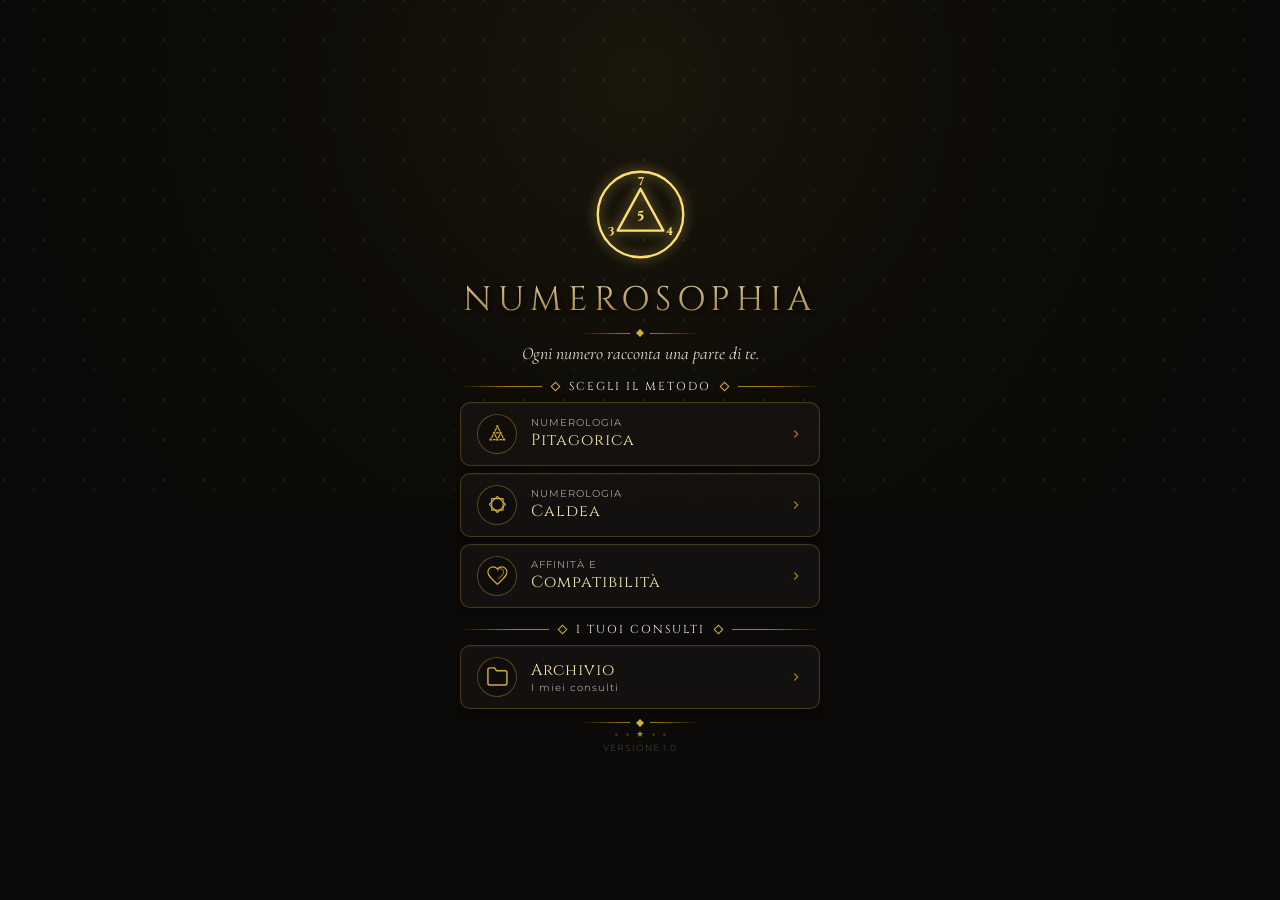
==== index.html @ 4f7533fd "Add files via upload" ====
<!DOCTYPE html>
<html lang="it">
<head>
    <meta charset="UTF-8">
    <meta name="viewport" content="width=device-width, initial-scale=1.0">
    <title>Numerosophia</title>
    <link rel="preconnect" href="https://fonts.googleapis.com">
    <link rel="preconnect" href="https://fonts.gstatic.com" crossorigin>
    <link href="https://fonts.googleapis.com/css2?family=Cinzel:wght=500;700&family=Cormorant+Garamond:ital,wght=0,400;0,600;1,400&family=Montserrat:wght=300;400;500&display=swap" rel="stylesheet">
    
    <style>
        :root {
            --bg-color: #0b0a08;
            --gold-primary: #d4af37;
            --gold-light: #f3e5ab;
            --gold-dark: #aa7c11;
            --card-bg: rgba(25, 23, 20, 0.6);
            --card-border: rgba(212, 175, 55, 0.25);
            --text-muted: #a39e93;
        }

        * {
            box-sizing: border-box;
            margin: 0;
            padding: 0;
        }

        body {
            background-color: var(--bg-color);
            color: #ffffff;
            font-family: 'Montserrat', sans-serif;
            min-height: 100vh;
            display: flex;
            justify-content: center;
            align-items: center; 
            padding: 12px 16px;
            overflow: hidden; 
            position: relative;
        }

        body::before {
            content: '';
            position: absolute;
            top: -100px;
            left: 50%;
            transform: translateX(-50%);
            width: 140vw;
            height: 600px;
            background: 
                radial-gradient(circle at 50% 30%, rgba(212, 175, 55, 0.1) 0%, rgba(170, 124, 17, 0.03) 35%, transparent 70%),
                radial-gradient(rgba(255, 255, 255, 0.12) 1px, transparent 1px) 0 0 / 40px 40px,
                radial-gradient(rgba(255, 255, 255, 0.08) 1.5px, transparent 1.5px) 20px 20px / 60px 60px;
            opacity: 0.75;
            pointer-events: none;
            z-index: 1;
        }

        .container {
            width: 100%;
            max-width: 360px;
            text-align: center;
            position: relative;
            z-index: 2;
        }

        .header-logo {
            margin-bottom: 12px;
            display: flex;
            flex-direction: column;
            align-items: center;
            position: relative;
            padding-top: 20px; /* Spazio per bilanciare l'assenza della figura superiore */
        }

       h1 {
            font-family: 'Cinzel', serif;
            font-weight: 400;
            font-size: 34px;
            letter-spacing: 6px;
            background: linear-gradient(to bottom, #ebd197 0%, #bca060 50%, #997d3f 100%);
            -webkit-background-clip: text;
            -webkit-text-fill-color: transparent;
            filter: drop-shadow(2px 3px 2px rgba(0, 0, 0, 0.9));
            margin-bottom: 4px;
            text-align: center;
            width: 100%;
        }

        /* Adattamento specifico per smartphone molto stretti */
        @media (max-width: 380px) {
            h1 {
                font-size: 25px;       /* Riduce la dimensione per farlo stare a schermo */
                letter-spacing: 3px;   /* Avvicina leggermente le lettere quanto basta */
            }
        }

        .gold-divider {
            display: flex;
            align-items: center;
            justify-content: center;
            margin: 6px 0;
            width: 100%;
        }

        .gold-divider::before, .gold-divider::after {
            content: '';
            flex: 1;
            height: 1px;
            background: linear-gradient(to var(--direction, right), transparent, var(--gold-dark));
            max-width: 50px;
        }
        .gold-divider::before { --direction: right; }
        .gold-divider::after { --direction: left; }

        .gold-divider svg {
            width: 8px;
            height: 8px;
            fill: var(--gold-primary);
            margin: 0 6px;
        }

        .subtitle {
            font-family: 'Cormorant Garamond', serif;
            font-style: italic;
            font-size: clamp(0.95rem, 4vw, 1.1rem);
            color: #e0dbd1;
            line-height: 1.2;
            max-width: 90%;
            margin: 0 auto;
        }

        .section-title {
            font-family: 'Cinzel', serif;
            font-size: 0.72rem;
            letter-spacing: 2px;
            color: #f5f1e9;
            margin: 14px 0 8px 0;
            display: flex;
            align-items: center;
            justify-content: center;
            text-transform: uppercase;
            width: 100%;
        }

        .section-title::before, .section-title::after {
            content: '';
            flex: 1;
            height: 1px;
            align-self: center;
        }

        .section-title::before {
            background: linear-gradient(to left, var(--gold-dark) 40%, transparent 100%);
            margin-right: 10px;
        }

        .section-title::after {
            background: linear-gradient(to right, var(--gold-dark) 40%, transparent 100%);
            margin-left: 10px;
        }

        .section-title span {
            display: flex;
            align-items: center;
            gap: 10px;
        }

        .section-title span::before, .section-title span::after {
            content: '';
            width: 5px;
            height: 5px;
            border: 1px solid var(--gold-primary);
            transform: rotate(45deg);
            display: inline-block;
            flex-shrink: 0;
        }

        .menu-button {
            display: flex;
            align-items: center;
            width: 100%;
            background: var(--card-bg);
            border: 1px solid var(--card-border);
            border-radius: 10px;
            padding: clamp(9px, 2.5vw, 11px) clamp(12px, 3.5vw, 16px);
            margin-bottom: 7px;
            cursor: pointer;
            text-decoration: none;
            color: #ffffff;
            transition: all 0.3s ease;
            box-shadow: inset 0 1px 2px rgba(255,255,255,0.05), 0 3px 8px rgba(0,0,0,0.4);
            backdrop-filter: blur(4px);
            -webkit-backdrop-filter: blur(4px);
            text-align: left;
        }

        .menu-button:hover {
            border-color: var(--gold-primary);
            box-shadow: 0 0 10px rgba(212, 175, 55, 0.12);
            transform: translateY(-1px);
        }

        .icon-container {
            width: clamp(36px, 9vw, 40px);
            height: clamp(36px, 9vw, 40px);
            border-radius: 50%;
            border: 1px solid rgba(212, 175, 55, 0.35);
            display: flex;
            align-items: center;
            justify-content: center;
            margin-right: clamp(10px, 3.5vw, 14px);
            background: rgba(0,0,0,0.2);
            flex-shrink: 0;
        }

        .icon-container svg {
            width: 60%;
            height: 60%;
            fill: none;
            stroke: var(--gold-primary);
            stroke-width: 1.2;
            stroke-linecap: round;
            stroke-linejoin: round;
        }

        .button-text {
            flex-grow: 1;
            display: flex;
            flex-direction: column;
            min-width: 0;
        }

        .button-category {
            font-size: 0.6rem;
            text-transform: uppercase;
            letter-spacing: 1px;
            color: var(--text-muted);
            margin-bottom: 1px;
            white-space: nowrap;
            overflow: hidden;
            text-overflow: ellipsis;
        }

        .button-main-title {
            font-family: 'Cinzel', serif;
            font-size: clamp(0.9rem, 3.8vw, 1rem);
            letter-spacing: 1px;
            color: var(--gold-light);
            white-space: nowrap;
            overflow: hidden;
            text-overflow: ellipsis;
        }

        .arrow-right {
            width: 14px;
            height: 14px;
            fill: none;
            stroke: var(--gold-dark);
            stroke-width: 2;
            flex-shrink: 0;
            transition: transform 0.3s ease;
        }

        .menu-button:hover .arrow-right {
            stroke: var(--gold-primary);
            transform: translateX(2px);
        }

        footer {
            margin-top: 10px;
            display: flex;
            flex-direction: column;
            align-items: center;
            gap: 4px;
        }

        .footer-dots {
            display: flex;
            gap: 8px;
            align-items: center;
        }

        .footer-dots span {
            width: 3px;
            height: 3px;
            background-color: var(--gold-dark);
            border-radius: 50%;
            opacity: 0.3;
        }

        .footer-dots span.center-star {
            width: 7px;
            height: 7px;
            background: var(--gold-primary);
            clip-path: polygon(50% 0%, 61% 35%, 98% 35%, 68% 57%, 79% 91%, 50% 70%, 21% 91%, 32% 57%, 2% 35%, 39% 35%);
            opacity: 0.8;
        }

        .version {
            font-size: 0.55rem;
            letter-spacing: 1px;
            color: rgba(255,255,255,0.2);
            text-transform: uppercase;
        }
    </style>
</head>
<body>

    <div class="container">
        
       <div class="header-logo">
        <!-- La zona superiore è stata completamente ripulita e liberata da ogni figura -->

        <!-- Cerchio Dorato Luminoso con Effetto Bagliore -->
        <svg viewBox="0 0 100 100" class="main-sacred-symbol" style="width: 95px; height: 95px; display: block; margin: 0 auto 15px auto; filter: drop-shadow(0px 0px 6px rgba(255, 223, 112, 0.7));">
            <!-- Il Cerchio Dorato Esterno -->
            <circle cx="50" cy="50" r="45" fill="none" stroke="#ffdf70" stroke-width="2.5" />
            
            <!-- Il Triangolo Dorato Interno -->
            <polygon points="50,23 26,67 74,67" fill="none" stroke="#ffdf70" stroke-width="2.5" stroke-linejoin="round" />
            
            <!-- I Numeri Bilanciati a Metà Spazio -->
            <!-- 7 (Perfetto, mantenuto) -->
            <text x="50" y="19" fill="#ffdf70" font-family="'Cinzel', serif" font-size="12" font-weight="bold" text-anchor="middle">7</text>
            
            <!-- 3 accentrato (x riportato a 19, y alzato leggermente a 72) -->
            <text x="19" y="72" fill="#ffdf70" font-family="'Cinzel', serif" font-size="12" font-weight="bold" text-anchor="middle">3</text>
            
            <!-- 4 accentrato (x riportato a 81, y alzato leggermente a 72) -->
            <text x="81" y="72" fill="#ffdf70" font-family="'Cinzel', serif" font-size="12" font-weight="bold" text-anchor="middle">4</text>
            
            <!-- 5 (Perfetto al centro) -->
            <text x="50" y="56" fill="#ffdf70" font-family="'Cinzel', serif" font-size="14" font-weight="bold" text-anchor="middle">5</text>
        </svg>

        <h1 style="
    font-family: 'Cinzel', serif; 
    font-weight: 400;
    letter-spacing: 6px; 
    margin: 0;
    background: linear-gradient(to bottom, #ebd197 0%, #bca060 50%, #997d3f 100%);
    -webkit-background-clip: text;
    -webkit-text-fill-color: transparent;
    filter: drop-shadow(2px 3px 2px rgba(0, 0, 0, 0.9));
">NUMEROSOPHIA</h1>
            
            <div class="gold-divider">
                <svg viewBox="0 0 10 10"><polygon points="5,0 10,5 5,10 0,5"/></svg>
            </div>
            
            <p class="subtitle">Ogni numero racconta una parte di te.</p>
        </div>

        <div class="section-title">
            <span>Scegli il metodo</span>
        </div>

        <a href="pitagora.html" class="menu-button">
            <div class="icon-container">
                <svg viewBox="0 0 24 24">
                    <polygon points="12,4.5 5,18.5 19,18.5" />
                    <line x1="8.5" y1="11.5" x2="15.5" y2="11.5" />
                    <line x1="8.5" y1="11.5" x2="12" y2="18.5" />
                    <line x1="15.5" y1="11.5" x2="12" y2="18.5" />
                    <circle cx="12" cy="4.5" r="1.6" fill="var(--gold-primary)" stroke="#0b0a08" stroke-width="0.6"/>
                    <circle cx="8.5" cy="11.5" r="1.6" fill="var(--gold-primary)" stroke="#0b0a08" stroke-width="0.6"/>
                    <circle cx="15.5" cy="11.5" r="1.6" fill="var(--gold-primary)" stroke="#0b0a08" stroke-width="0.6"/>
                    <circle cx="5" cy="18.5" r="1.6" fill="var(--gold-primary)" stroke="#0b0a08" stroke-width="0.6"/>
                    <circle cx="12" cy="18.5" r="1.6" fill="var(--gold-primary)" stroke="#0b0a08" stroke-width="0.6"/>
                    <circle cx="19" cy="18.5" r="1.6" fill="var(--gold-primary)" stroke="#0b0a08" stroke-width="0.6"/>
                </svg>
            </div>
            <div class="button-text">
                <span class="button-category">Numerologia</span>
                <span class="button-main-title">Pitagorica</span>
            </div>
            <svg class="arrow-right" viewBox="0 0 24 24"><polyline points="9 18 15 12 9 6"/></svg>
        </a>

        <a href="caldea.html" class="menu-button">
            <div class="icon-container">
                <svg viewBox="0 0 24 24">
                    <path d="M 12.00,3.50 L 20.50,12.00 L 12.00,20.50 L 3.50,12.00 Z" />
                    <path d="M 18.01,5.99 L 18.01,18.01 L 5.99,18.01 L 5.99,5.99 Z" />
                </svg>
            </div>
            <div class="button-text">
                <span class="button-category">Numerologia</span>
                <span class="button-main-title">Caldea</span>
            </div>
            <svg class="arrow-right" viewBox="0 0 24 24"><polyline points="9 18 15 12 9 6"/></svg>
        </a>

        <a href="compatibilita.html" class="menu-button">
            <div class="icon-container">
                <svg viewBox="0 0 24 24" style="fill: none; stroke: var(--gold-primary); stroke-width: 1.2;">
                    <path d="M12 21.35l-1.45-1.32C5.4 15.36 2 12.28 2 8.5 2 5.42 4.42 3 7.5 3c1.74 0 3.41.81 4.5 2.09C13.09 3.81 14.76 3 16.5 3 19.58 3 22 5.42 22 8.5c0 3.78-3.4 6.86-8.55 11.54L12 21.35z"/>
                    <path d="M12 7c.5-1 1.5-2 3-2 2 0 3.5 1.5 3.5 3.5 0 2-2 4-5.5 7" opacity="0.6" stroke-dasharray="1 1"/>
                </svg>
            </div>
            <div class="button-text">
                <span class="button-category">Affinità e</span>
                <span class="button-main-title">Compatibilità</span>
            </div>
            <svg class="arrow-right" viewBox="0 0 24 24"><polyline points="9 18 15 12 9 6"/></svg>
        </a>

        <div class="section-title">
            <span>I tuoi consulti</span>
        </div>

        <a href="archivio.html" class="menu-button">
            <div class="icon-container">
                <svg viewBox="0 0 24 24" style="fill: none; stroke: var(--gold-primary);">
                    <path d="M22 19a2 2 0 0 1-2 2H4a2 2 0 0 1-2-2V5a2 2 0 0 1 2-2h5l2 3h9a2 2 0 0 1 2 2z" stroke-width="1.5"/>
                </svg>
            </div>
            <div class="button-text">
                <span class="button-main-title">Archivio</span>
                <span class="button-category" style="text-transform: none; font-size: 0.65rem;">I miei consulti</span>
            </div>
            <svg class="arrow-right" viewBox="0 0 24 24"><polyline points="9 18 15 12 9 6"/></svg>
        </a>

        <footer>
            <div class="gold-divider" style="margin: 0;">
                <svg viewBox="0 0 10 10"><polygon points="5,0 10,5 5,10 0,5"/></svg>
            </div>
            <div class="footer-dots">
                <span></span>
                <span></span>
                <span class="center-star"></span>
                <span></span>
                <span></span>
            </div>
            <div class="version">Versione 1.0</div>
        </footer>

    </div>

</body>
</html>
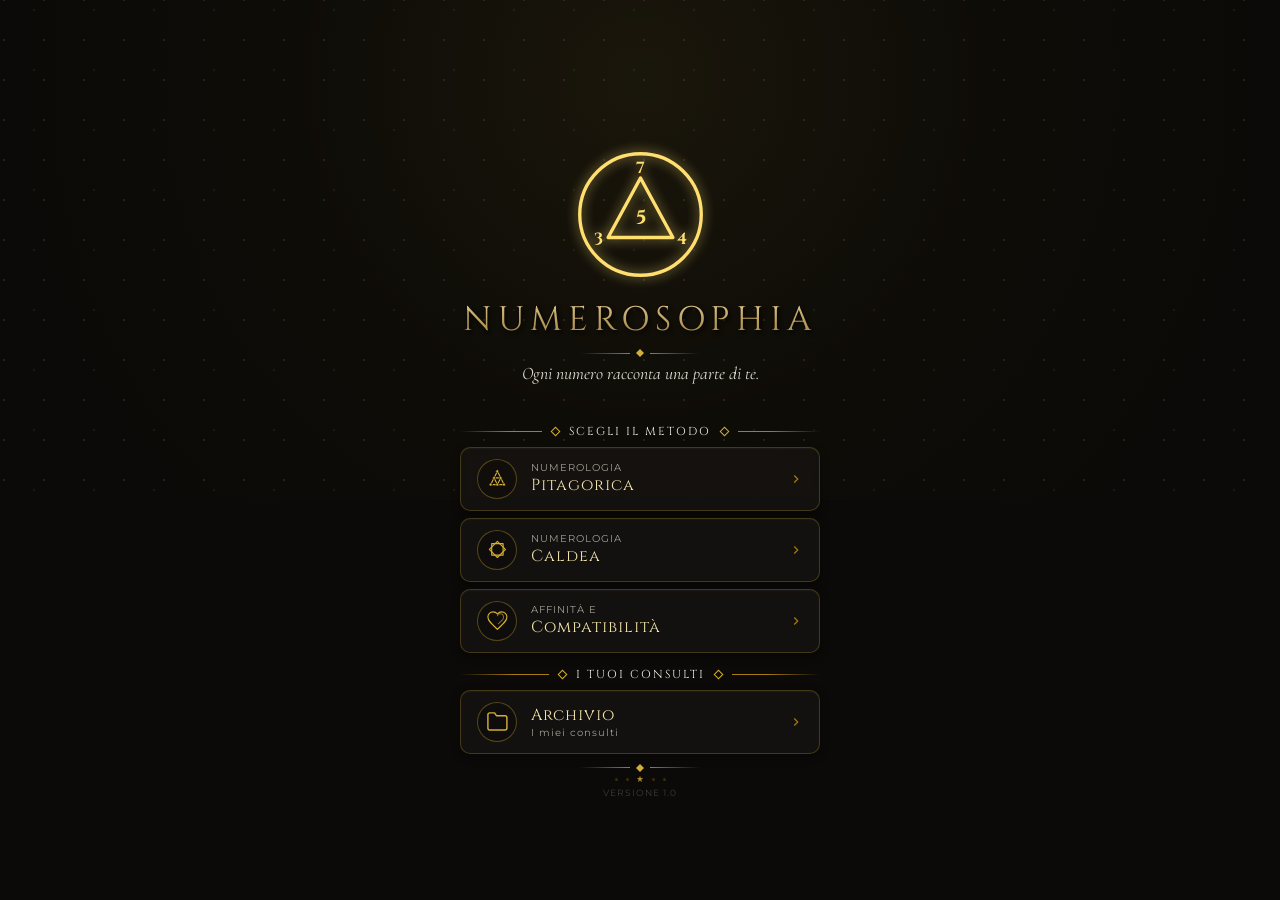
==== commit 6ab99d8a: "Add files via upload" ====
--- a/index.html
+++ b/index.html
@@ -302,6 +302,18 @@
             color: rgba(255,255,255,0.2);
             text-transform: uppercase;
         }
+.header-logo {
+    padding-top: 45px;
+    padding-bottom: 25px;
+}
+
+.main-sacred-symbol {
+    /* Mette in risalto il simbolo modificando solo le proporzioni */
+    width: 135px !important;
+    height: 135px !important;
+}
+
+
     </style>
 </head>
 <body>
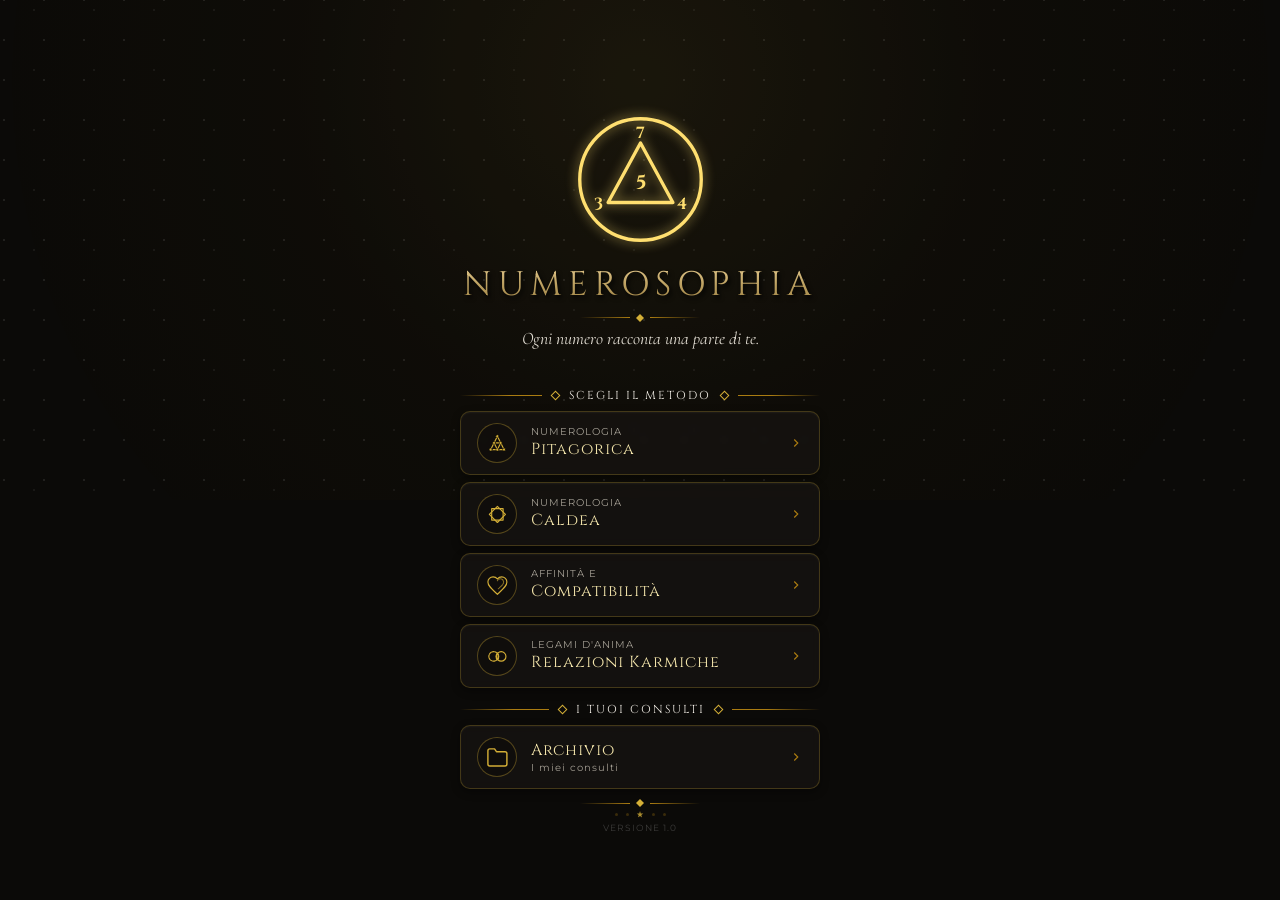
==== commit 7a07b019: "Add files via upload" ====
--- a/index.html
+++ b/index.html
@@ -2,8 +2,10 @@
 <html lang="it">
 <head>
     <meta charset="UTF-8">
-    <meta name="viewport" content="width=device-width, initial-scale=1.0">
+    <meta name="viewport" content="width=device-width, initial-scale=1.0, maximum-scale=1.0, user-scalable=no">
     <title>Numerosophia</title>
+
+    <link rel="manifest" href="manifest.json">
     <link rel="preconnect" href="https://fonts.googleapis.com">
     <link rel="preconnect" href="https://fonts.gstatic.com" crossorigin>
     <link href="https://fonts.googleapis.com/css2?family=Cinzel:wght=500;700&family=Cormorant+Garamond:ital,wght=0,400;0,600;1,400&family=Montserrat:wght=300;400;500&display=swap" rel="stylesheet">
@@ -34,7 +36,7 @@
             justify-content: center;
             align-items: center; 
             padding: 12px 16px;
-            overflow: hidden; 
+            overflow-x: hidden; 
             position: relative;
         }
 
@@ -69,10 +71,16 @@
             flex-direction: column;
             align-items: center;
             position: relative;
-            padding-top: 20px; /* Spazio per bilanciare l'assenza della figura superiore */
-        }
-
-       h1 {
+            padding-top: 45px;
+            padding-bottom: 25px;
+        }
+
+        .main-sacred-symbol {
+            width: 135px !important;
+            height: 135px !important;
+        }
+
+        h1 {
             font-family: 'Cinzel', serif;
             font-weight: 400;
             font-size: 34px;
@@ -81,16 +89,15 @@
             -webkit-background-clip: text;
             -webkit-text-fill-color: transparent;
             filter: drop-shadow(2px 3px 2px rgba(0, 0, 0, 0.9));
-            margin-bottom: 4px;
+            margin: 0;
             text-align: center;
             width: 100%;
         }
 
-        /* Adattamento specifico per smartphone molto stretti */
         @media (max-width: 380px) {
             h1 {
-                font-size: 25px;       /* Riduce la dimensione per farlo stare a schermo */
-                letter-spacing: 3px;   /* Avvicina leggermente le lettere quanto basta */
+                font-size: 25px;
+                letter-spacing: 3px;
             }
         }
 
@@ -302,59 +309,33 @@
             color: rgba(255,255,255,0.2);
             text-transform: uppercase;
         }
-.header-logo {
-    padding-top: 45px;
-    padding-bottom: 25px;
-}
-
-.main-sacred-symbol {
-    /* Mette in risalto il simbolo modificando solo le proporzioni */
-    width: 135px !important;
-    height: 135px !important;
-}
-
-
     </style>
+    <script>
+        if ('serviceWorker' in navigator) {
+            window.addEventListener('load', () => {
+                navigator.serviceWorker.register('./sw.js')
+                    .then(reg => console.log('Service Worker registrato con successo!', reg))
+                    .catch(err => console.error('Errore nella registrazione del Service Worker:', err));
+            });
+        }
+    </script>
 </head>
 <body>
 
     <div class="container">
         
-       <div class="header-logo">
-        <!-- La zona superiore è stata completamente ripulita e liberata da ogni figura -->
-
-        <!-- Cerchio Dorato Luminoso con Effetto Bagliore -->
-        <svg viewBox="0 0 100 100" class="main-sacred-symbol" style="width: 95px; height: 95px; display: block; margin: 0 auto 15px auto; filter: drop-shadow(0px 0px 6px rgba(255, 223, 112, 0.7));">
-            <!-- Il Cerchio Dorato Esterno -->
-            <circle cx="50" cy="50" r="45" fill="none" stroke="#ffdf70" stroke-width="2.5" />
-            
-            <!-- Il Triangolo Dorato Interno -->
-            <polygon points="50,23 26,67 74,67" fill="none" stroke="#ffdf70" stroke-width="2.5" stroke-linejoin="round" />
-            
-            <!-- I Numeri Bilanciati a Metà Spazio -->
-            <!-- 7 (Perfetto, mantenuto) -->
-            <text x="50" y="19" fill="#ffdf70" font-family="'Cinzel', serif" font-size="12" font-weight="bold" text-anchor="middle">7</text>
-            
-            <!-- 3 accentrato (x riportato a 19, y alzato leggermente a 72) -->
-            <text x="19" y="72" fill="#ffdf70" font-family="'Cinzel', serif" font-size="12" font-weight="bold" text-anchor="middle">3</text>
-            
-            <!-- 4 accentrato (x riportato a 81, y alzato leggermente a 72) -->
-            <text x="81" y="72" fill="#ffdf70" font-family="'Cinzel', serif" font-size="12" font-weight="bold" text-anchor="middle">4</text>
-            
-            <!-- 5 (Perfetto al centro) -->
-            <text x="50" y="56" fill="#ffdf70" font-family="'Cinzel', serif" font-size="14" font-weight="bold" text-anchor="middle">5</text>
-        </svg>
-
-        <h1 style="
-    font-family: 'Cinzel', serif; 
-    font-weight: 400;
-    letter-spacing: 6px; 
-    margin: 0;
-    background: linear-gradient(to bottom, #ebd197 0%, #bca060 50%, #997d3f 100%);
-    -webkit-background-clip: text;
-    -webkit-text-fill-color: transparent;
-    filter: drop-shadow(2px 3px 2px rgba(0, 0, 0, 0.9));
-">NUMEROSOPHIA</h1>
+        <div class="header-logo">
+            <!-- Cerchio Dorato Luminoso con Effetto Bagliore -->
+            <svg viewBox="0 0 100 100" class="main-sacred-symbol" style="display: block; margin: 0 auto 15px auto; filter: drop-shadow(0px 0px 6px rgba(255, 223, 112, 0.7));">
+                <circle cx="50" cy="50" r="45" fill="none" stroke="#ffdf70" stroke-width="2.5" />
+                <polygon points="50,23 26,67 74,67" fill="none" stroke="#ffdf70" stroke-width="2.5" stroke-linejoin="round" />
+                <text x="50" y="19" fill="#ffdf70" font-family="'Cinzel', serif" font-size="12" font-weight="bold" text-anchor="middle">7</text>
+                <text x="19" y="72" fill="#ffdf70" font-family="'Cinzel', serif" font-size="12" font-weight="bold" text-anchor="middle">3</text>
+                <text x="81" y="72" fill="#ffdf70" font-family="'Cinzel', serif" font-size="12" font-weight="bold" text-anchor="middle">4</text>
+                <text x="50" y="56" fill="#ffdf70" font-family="'Cinzel', serif" font-size="14" font-weight="bold" text-anchor="middle">5</text>
+            </svg>
+
+            <h1>NUMEROSOPHIA</h1>
             
             <div class="gold-divider">
                 <svg viewBox="0 0 10 10"><polygon points="5,0 10,5 5,10 0,5"/></svg>
@@ -367,6 +348,7 @@
             <span>Scegli il metodo</span>
         </div>
 
+        <!-- Pitagorica -->
         <a href="pitagora.html" class="menu-button">
             <div class="icon-container">
                 <svg viewBox="0 0 24 24">
@@ -389,6 +371,7 @@
             <svg class="arrow-right" viewBox="0 0 24 24"><polyline points="9 18 15 12 9 6"/></svg>
         </a>
 
+        <!-- Caldea -->
         <a href="caldea.html" class="menu-button">
             <div class="icon-container">
                 <svg viewBox="0 0 24 24">
@@ -403,6 +386,7 @@
             <svg class="arrow-right" viewBox="0 0 24 24"><polyline points="9 18 15 12 9 6"/></svg>
         </a>
 
+        <!-- Compatibilità -->
         <a href="compatibilita.html" class="menu-button">
             <div class="icon-container">
                 <svg viewBox="0 0 24 24" style="fill: none; stroke: var(--gold-primary); stroke-width: 1.2;">
@@ -417,10 +401,27 @@
             <svg class="arrow-right" viewBox="0 0 24 24"><polyline points="9 18 15 12 9 6"/></svg>
         </a>
 
+        <!-- NUOVO: Relazioni Karmiche -->
+        <a href="relazioni-karmiche.html" class="menu-button">
+            <div class="icon-container">
+                <svg viewBox="0 0 24 24" style="fill: none; stroke: var(--gold-primary); stroke-width: 1.2;">
+                    <circle cx="8" cy="12" r="5" stroke-dasharray="2 1" />
+                    <circle cx="16" cy="12" r="5" />
+                    <path d="M 12 8.5 A 5 5 0 0 1 12 15.5 A 5 5 0 0 1 12 8.5" fill="rgba(212, 175, 55, 0.25)" stroke="var(--gold-primary)" stroke-width="1.2" />
+                </svg>
+            </div>
+            <div class="button-text">
+                <span class="button-category">Legami d'Anima</span>
+                <span class="button-main-title">Relazioni Karmiche</span>
+            </div>
+            <svg class="arrow-right" viewBox="0 0 24 24"><polyline points="9 18 15 12 9 6"/></svg>
+        </a>
+
         <div class="section-title">
             <span>I tuoi consulti</span>
         </div>
 
+        <!-- Archivio -->
         <a href="archivio.html" class="menu-button">
             <div class="icon-container">
                 <svg viewBox="0 0 24 24" style="fill: none; stroke: var(--gold-primary);">
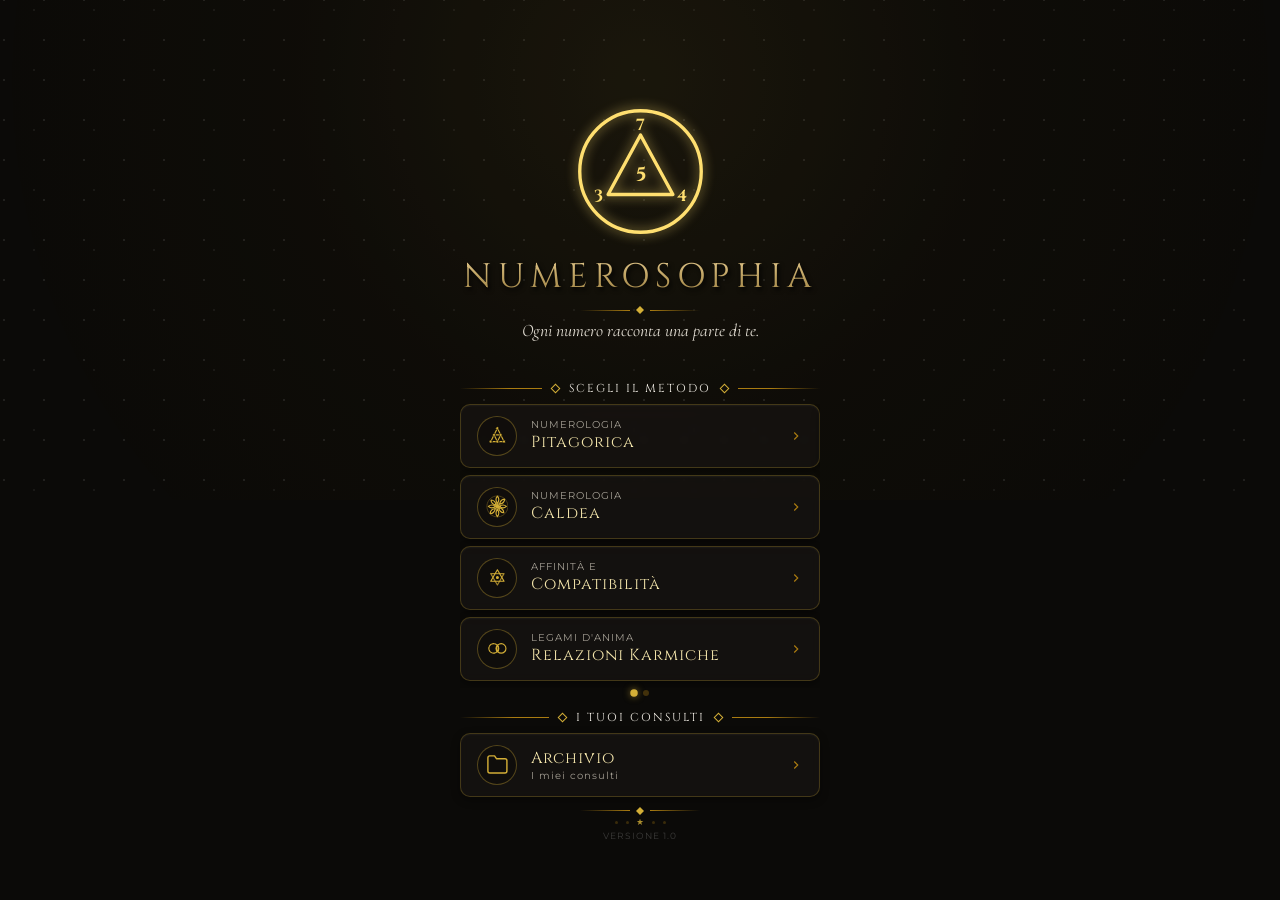
==== commit 475ecd55: "Add files via upload" ====
--- a/index.html
+++ b/index.html
@@ -199,6 +199,7 @@
             backdrop-filter: blur(4px);
             -webkit-backdrop-filter: blur(4px);
             text-align: left;
+            user-select: none;
         }
 
         .menu-button:hover {
@@ -271,6 +272,63 @@
         .menu-button:hover .arrow-right {
             stroke: var(--gold-primary);
             transform: translateX(2px);
+        }
+
+        /* --- STILI SWIPER --- */
+        .slider-container {
+            width: 100%;
+            overflow-x: auto;
+            scroll-snap-type: x mandatory;
+            scroll-behavior: smooth;
+            -webkit-overflow-scrolling: touch;
+            scrollbar-width: none; /* Firefox */
+            -ms-overflow-style: none; /* IE/Edge */
+            cursor: grab;
+        }
+
+        .slider-container:active {
+            cursor: grabbing;
+        }
+
+        .slider-container::-webkit-scrollbar {
+            display: none; /* Chrome, Safari, Opera */
+        }
+
+        .slider-track {
+            display: flex;
+            width: 100%;
+        }
+
+        .slide {
+            min-width: 100%;
+            flex-shrink: 0;
+            scroll-snap-align: start;
+            box-sizing: border-box;
+        }
+
+        /* Indicatore a pallini dello swipe */
+        .swipe-indicators {
+            display: flex;
+            justify-content: center;
+            align-items: center;
+            gap: 6px;
+            margin: 2px 0 6px 0;
+        }
+
+        .swipe-dot {
+            width: 6px;
+            height: 6px;
+            border-radius: 50%;
+            background-color: var(--gold-dark);
+            opacity: 0.35;
+            transition: all 0.3s ease;
+        }
+
+        .swipe-dot.active {
+            background-color: var(--gold-primary);
+            opacity: 1;
+            transform: scale(1.25);
+            box-shadow: 0 0 6px rgba(212, 175, 55, 0.6);
         }
 
         footer {
@@ -348,74 +406,153 @@
             <span>Scegli il metodo</span>
         </div>
 
-        <!-- Pitagorica -->
-        <a href="pitagora.html" class="menu-button">
-            <div class="icon-container">
-                <svg viewBox="0 0 24 24">
-                    <polygon points="12,4.5 5,18.5 19,18.5" />
-                    <line x1="8.5" y1="11.5" x2="15.5" y2="11.5" />
-                    <line x1="8.5" y1="11.5" x2="12" y2="18.5" />
-                    <line x1="15.5" y1="11.5" x2="12" y2="18.5" />
-                    <circle cx="12" cy="4.5" r="1.6" fill="var(--gold-primary)" stroke="#0b0a08" stroke-width="0.6"/>
-                    <circle cx="8.5" cy="11.5" r="1.6" fill="var(--gold-primary)" stroke="#0b0a08" stroke-width="0.6"/>
-                    <circle cx="15.5" cy="11.5" r="1.6" fill="var(--gold-primary)" stroke="#0b0a08" stroke-width="0.6"/>
-                    <circle cx="5" cy="18.5" r="1.6" fill="var(--gold-primary)" stroke="#0b0a08" stroke-width="0.6"/>
-                    <circle cx="12" cy="18.5" r="1.6" fill="var(--gold-primary)" stroke="#0b0a08" stroke-width="0.6"/>
-                    <circle cx="19" cy="18.5" r="1.6" fill="var(--gold-primary)" stroke="#0b0a08" stroke-width="0.6"/>
-                </svg>
-            </div>
-            <div class="button-text">
-                <span class="button-category">Numerologia</span>
-                <span class="button-main-title">Pitagorica</span>
-            </div>
-            <svg class="arrow-right" viewBox="0 0 24 24"><polyline points="9 18 15 12 9 6"/></svg>
-        </a>
-
-        <!-- Caldea -->
-        <a href="caldea.html" class="menu-button">
-            <div class="icon-container">
-                <svg viewBox="0 0 24 24">
-                    <path d="M 12.00,3.50 L 20.50,12.00 L 12.00,20.50 L 3.50,12.00 Z" />
-                    <path d="M 18.01,5.99 L 18.01,18.01 L 5.99,18.01 L 5.99,5.99 Z" />
-                </svg>
-            </div>
-            <div class="button-text">
-                <span class="button-category">Numerologia</span>
-                <span class="button-main-title">Caldea</span>
-            </div>
-            <svg class="arrow-right" viewBox="0 0 24 24"><polyline points="9 18 15 12 9 6"/></svg>
-        </a>
-
-        <!-- Compatibilità -->
-        <a href="compatibilita.html" class="menu-button">
-            <div class="icon-container">
-                <svg viewBox="0 0 24 24" style="fill: none; stroke: var(--gold-primary); stroke-width: 1.2;">
-                    <path d="M12 21.35l-1.45-1.32C5.4 15.36 2 12.28 2 8.5 2 5.42 4.42 3 7.5 3c1.74 0 3.41.81 4.5 2.09C13.09 3.81 14.76 3 16.5 3 19.58 3 22 5.42 22 8.5c0 3.78-3.4 6.86-8.55 11.54L12 21.35z"/>
-                    <path d="M12 7c.5-1 1.5-2 3-2 2 0 3.5 1.5 3.5 3.5 0 2-2 4-5.5 7" opacity="0.6" stroke-dasharray="1 1"/>
-                </svg>
-            </div>
-            <div class="button-text">
-                <span class="button-category">Affinità e</span>
-                <span class="button-main-title">Compatibilità</span>
-            </div>
-            <svg class="arrow-right" viewBox="0 0 24 24"><polyline points="9 18 15 12 9 6"/></svg>
-        </a>
-
-        <!-- NUOVO: Relazioni Karmiche -->
-        <a href="relazioni-karmiche.html" class="menu-button">
-            <div class="icon-container">
-                <svg viewBox="0 0 24 24" style="fill: none; stroke: var(--gold-primary); stroke-width: 1.2;">
-                    <circle cx="8" cy="12" r="5" stroke-dasharray="2 1" />
-                    <circle cx="16" cy="12" r="5" />
-                    <path d="M 12 8.5 A 5 5 0 0 1 12 15.5 A 5 5 0 0 1 12 8.5" fill="rgba(212, 175, 55, 0.25)" stroke="var(--gold-primary)" stroke-width="1.2" />
-                </svg>
-            </div>
-            <div class="button-text">
-                <span class="button-category">Legami d'Anima</span>
-                <span class="button-main-title">Relazioni Karmiche</span>
-            </div>
-            <svg class="arrow-right" viewBox="0 0 24 24"><polyline points="9 18 15 12 9 6"/></svg>
-        </a>
+       <!-- BLOCCO SLIDER PER SWIPE TASTI -->
+<div class="slider-container" id="methodsSlider">
+    <div class="slider-track">
+        
+        <!-- PAGINA 1: I PRIMI 4 TASTI -->
+        <div class="slide">
+            <!-- Pitagorica -->
+            <a href="pitagora.html" class="menu-button">
+                <div class="icon-container">
+                    <svg viewBox="0 0 24 24">
+                        <polygon points="12,4.5 5,18.5 19,18.5" />
+                        <line x1="8.5" y1="11.5" x2="15.5" y2="11.5" />
+                        <line x1="8.5" y1="11.5" x2="12" y2="18.5" />
+                        <line x1="15.5" y1="11.5" x2="12" y2="18.5" />
+                        <circle cx="12" cy="4.5" r="1.6" fill="var(--gold-primary)" stroke="#0b0a08" stroke-width="0.6"/>
+                        <circle cx="8.5" cy="11.5" r="1.6" fill="var(--gold-primary)" stroke="#0b0a08" stroke-width="0.6"/>
+                        <circle cx="15.5" cy="11.5" r="1.6" fill="var(--gold-primary)" stroke="#0b0a08" stroke-width="0.6"/>
+                        <circle cx="5" cy="18.5" r="1.6" fill="var(--gold-primary)" stroke="#0b0a08" stroke-width="0.6"/>
+                        <circle cx="12" cy="18.5" r="1.6" fill="var(--gold-primary)" stroke="#0b0a08" stroke-width="0.6"/>
+                        <circle cx="19" cy="18.5" r="1.6" fill="var(--gold-primary)" stroke="#0b0a08" stroke-width="0.6"/>
+                    </svg>
+                </div>
+                <div class="button-text">
+                    <span class="button-category">Numerologia</span>
+                    <span class="button-main-title">Pitagorica</span>
+                </div>
+                <svg class="arrow-right" viewBox="0 0 24 24"><polyline points="9 18 15 12 9 6"/></svg>
+            </a>
+
+            <!-- Caldea -->
+            <!-- Caldea -->
+<a href="caldea.html" class="menu-button">
+    <div class="icon-container">
+        <svg viewBox="0 0 24 24" style="fill: none; stroke: var(--gold-primary); stroke-width: 1.2;">
+            <!-- Cerchio centrale -->
+            <circle cx="12" cy="12" r="1.8" fill="var(--gold-primary)" />
+            <circle cx="12" cy="12" r="3.2" stroke-width="0.8" />
+
+            <!-- Petali cardinali (Nord, Sud, Est, Ovest) -->
+            <path d="M 12 8.8 C 10.3 6.4, 10.3 3.1, 12 1.2 C 13.7 3.1, 13.7 6.4, 12 8.8 Z" fill="none" stroke-linejoin="round" />
+            <path d="M 12 15.2 C 10.3 17.6, 10.3 20.9, 12 22.8 C 13.7 20.9, 13.7 17.6, 12 15.2 Z" fill="none" stroke-linejoin="round" />
+            <path d="M 10.1 12 C 7.7 10.3, 4.4 10.3, 2.5 12 C 4.4 13.7, 7.7 13.7, 10.1 12 Z" fill="none" stroke-linejoin="round" />
+            <path d="M 13.9 12 C 16.3 10.3, 19.6 10.3, 21.5 12 C 19.6 13.7, 16.3 13.7, 13.9 12 Z" fill="none" stroke-linejoin="round" />
+
+            <!-- Petali diagonali (ruotati di 45 gradi) -->
+            <g transform="rotate(45 12 12)">
+                <path d="M 12 8.8 C 10.3 6.4, 10.3 3.1, 12 1.2 C 13.7 3.1, 13.7 6.4, 12 8.8 Z" fill="none" stroke-linejoin="round" />
+                <path d="M 12 15.2 C 10.3 17.6, 10.3 20.9, 12 22.8 C 13.7 20.9, 13.7 17.6, 12 15.2 Z" fill="none" stroke-linejoin="round" />
+                <path d="M 10.1 12 C 7.7 10.3, 4.4 10.3, 2.5 12 C 4.4 13.7, 7.7 13.7, 10.1 12 Z" fill="none" stroke-linejoin="round" />
+                <path d="M 13.9 12 C 16.3 10.3, 19.6 10.3, 21.5 12 C 19.6 13.7, 16.3 13.7, 13.9 12 Z" fill="none" stroke-linejoin="round" />
+            </g>
+
+            <!-- Cerchio di contenimento tratteggiato -->
+            <circle cx="12" cy="12" r="11" stroke-width="0.7" stroke-dasharray="1 1" opacity="0.5" />
+        </svg>
+    </div>
+    <div class="button-text">
+        <span class="button-category">Numerologia</span>
+        <span class="button-main-title">Caldea</span>
+    </div>
+    <svg class="arrow-right" viewBox="0 0 24 24"><polyline points="9 18 15 12 9 6"/></svg>
+</a>
+
+            <!-- Compatibilità -->
+            <a href="compatibilita.html" class="menu-button">
+                <div class="icon-container">
+                   <svg viewBox="0 0 24 24" style="fill: none; stroke: var(--gold-primary); stroke-width: 1.2;">
+    <!-- Triangolo verso l'alto -->
+    <polygon points="12,4 19,16 5,16" />
+    <!-- Triangolo verso il basso -->
+    <polygon points="12,20 5,8 19,8" opacity="0.75" />
+    <!-- Centro di bilanciamento -->
+    <circle cx="12" cy="12" r="1" fill="var(--gold-primary)" />
+</svg>
+                </div>
+                <div class="button-text">
+                    <span class="button-category">Affinità e</span>
+                    <span class="button-main-title">Compatibilità</span>
+                </div>
+                <svg class="arrow-right" viewBox="0 0 24 24"><polyline points="9 18 15 12 9 6"/></svg>
+            </a>
+
+            <!-- Relazioni Karmiche -->
+            <a href="relazioni-karmiche.html" class="menu-button">
+                <div class="icon-container">
+                    <svg viewBox="0 0 24 24" style="fill: none; stroke: var(--gold-primary); stroke-width: 1.2;">
+                        <circle cx="8" cy="12" r="5" stroke-dasharray="2 1" />
+                        <circle cx="16" cy="12" r="5" />
+                        <path d="M 12 8.5 A 5 5 0 0 1 12 15.5 A 5 5 0 0 1 12 8.5" fill="rgba(212, 175, 55, 0.25)" stroke="var(--gold-primary)" stroke-width="1.2" />
+                    </svg>
+                </div>
+                <div class="button-text">
+                    <span class="button-category">Legami d'Anima</span>
+                    <span class="button-main-title">Relazioni Karmiche</span>
+                </div>
+                <svg class="arrow-right" viewBox="0 0 24 24"><polyline points="9 18 15 12 9 6"/></svg>
+            </a>
+        </div>
+
+        <!-- PAGINA 2: TASTO LIGNAGGIO FAMILIARE -->
+        <div class="slide">
+            <!-- Lignaggio Familiare -->
+            <a href="lignaggio-familiare.html" class="menu-button">
+                <div class="icon-container">
+                    <svg viewBox="0 0 24 24" style="fill: none; stroke: var(--gold-primary); stroke-width: 1.2;">
+                        <!-- Cerchio di sfondo opzionale -->
+                        <circle cx="12" cy="12" r="10" stroke-width="0.8" opacity="0.4" />
+                        
+                        <!-- Tronco -->
+                        <path d="M12 18V11" stroke-width="1.4" stroke-linecap="round" />
+                        
+                        <!-- Rami principali -->
+                        <path d="M12 15C10 13.5 8.5 12.5 7.5 10.5" stroke-width="1.2" stroke-linecap="round" />
+                        <path d="M12 15C14 13.5 15.5 12.5 16.5 10.5" stroke-width="1.2" stroke-linecap="round" />
+                        
+                        <!-- Rami alti -->
+                        <path d="M12 13C10.5 11.5 9.5 10 9 8.5" stroke-width="1.1" stroke-linecap="round" />
+                        <path d="M12 13C13.5 11.5 14.5 10 15 8.5" stroke-width="1.1" stroke-linecap="round" />
+                        
+                        <!-- Radici -->
+                        <path d="M12 17.5C10.5 18.5 9 19 8 19.5" stroke-width="1.1" stroke-linecap="round" />
+                        <path d="M12 17.5C13.5 18.5 15 19 16 19.5" stroke-width="1.1" stroke-linecap="round" />
+                        
+                        <!-- Nodi / Foglie -->
+                        <circle cx="12" cy="6.5" r="0.9" fill="var(--gold-primary)" />
+                        <circle cx="9" cy="8.5" r="0.8" fill="var(--gold-primary)" />
+                        <circle cx="15" cy="8.5" r="0.8" fill="var(--gold-primary)" />
+                        <circle cx="7.5" cy="10.5" r="0.8" fill="var(--gold-primary)" />
+                        <circle cx="16.5" cy="10.5" r="0.8" fill="var(--gold-primary)" />
+                    </svg>
+                </div>
+                <div class="button-text">
+                    <span class="button-category">Eredità Ancestrale</span>
+                    <span class="button-main-title">Lignaggio Familiare</span>
+                </div>
+                <svg class="arrow-right" viewBox="0 0 24 24"><polyline points="9 18 15 12 9 6"/></svg>
+            </a>
+        </div>
+
+    </div>
+</div>
+
+        <!-- INDICATORI DI SCORRIMENTO (DOTS) -->
+        <div class="swipe-indicators" id="swipeIndicators">
+            <span class="swipe-dot active"></span>
+            <span class="swipe-dot"></span>
+        </div>
 
         <div class="section-title">
             <span>I tuoi consulti</span>
@@ -451,5 +588,63 @@
 
     </div>
 
+    <!-- Script per aggiornare i pallini e gestire il trascinamento da PC -->
+    <script>
+        const slider = document.getElementById('methodsSlider');
+        const dots = document.querySelectorAll('#swipeIndicators .swipe-dot');
+
+        // Aggiornamento dinamico pallini
+        if (slider && dots.length > 0) {
+            slider.addEventListener('scroll', () => {
+                const pageIndex = Math.round(slider.scrollLeft / slider.clientWidth);
+                dots.forEach((dot, index) => {
+                    dot.classList.toggle('active', index === pageIndex);
+                });
+            });
+        }
+
+        // Drag to Scroll per Mouse PC
+        let isDown = false;
+        let startX;
+        let scrollLeft;
+        let isDragging = false;
+
+        slider.addEventListener('mousedown', (e) => {
+            isDown = true;
+            isDragging = false;
+            startX = e.pageX - slider.offsetLeft;
+            scrollLeft = slider.scrollLeft;
+        });
+
+        slider.addEventListener('mouseleave', () => {
+            isDown = false;
+        });
+
+        slider.addEventListener('mouseup', () => {
+            isDown = false;
+            setTimeout(() => { isDragging = false; }, 50);
+        });
+
+        slider.addEventListener('mousemove', (e) => {
+            if (!isDown) return;
+            const x = e.pageX - slider.offsetLeft;
+            const walk = (x - startX);
+            
+            if (Math.abs(walk) > 5) {
+                isDragging = true;
+                e.preventDefault();
+                slider.scrollLeft = scrollLeft - walk * 1.5;
+            }
+        });
+
+        const links = slider.querySelectorAll('a');
+        links.forEach(link => {
+            link.addEventListener('click', (e) => {
+                if (isDragging) {
+                    e.preventDefault();
+                }
+            });
+        });
+    </script>
 </body>
 </html>
